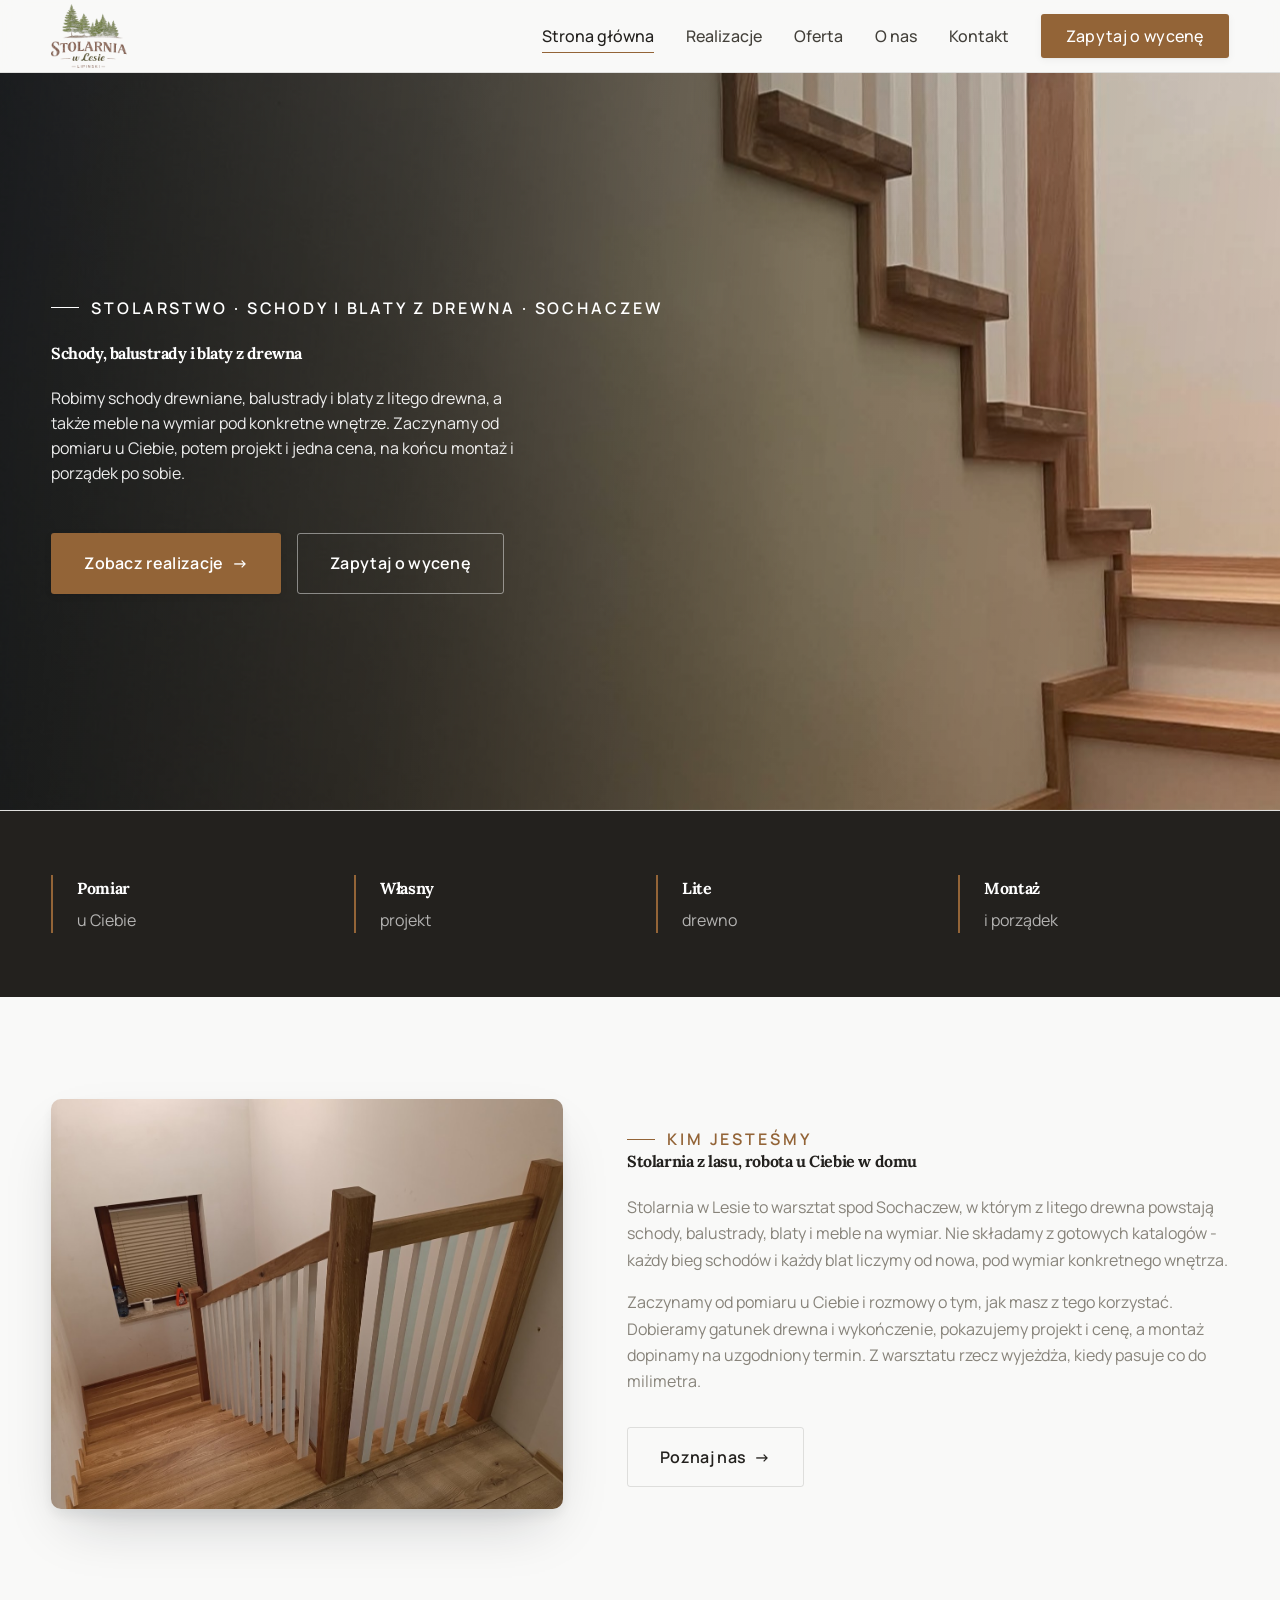
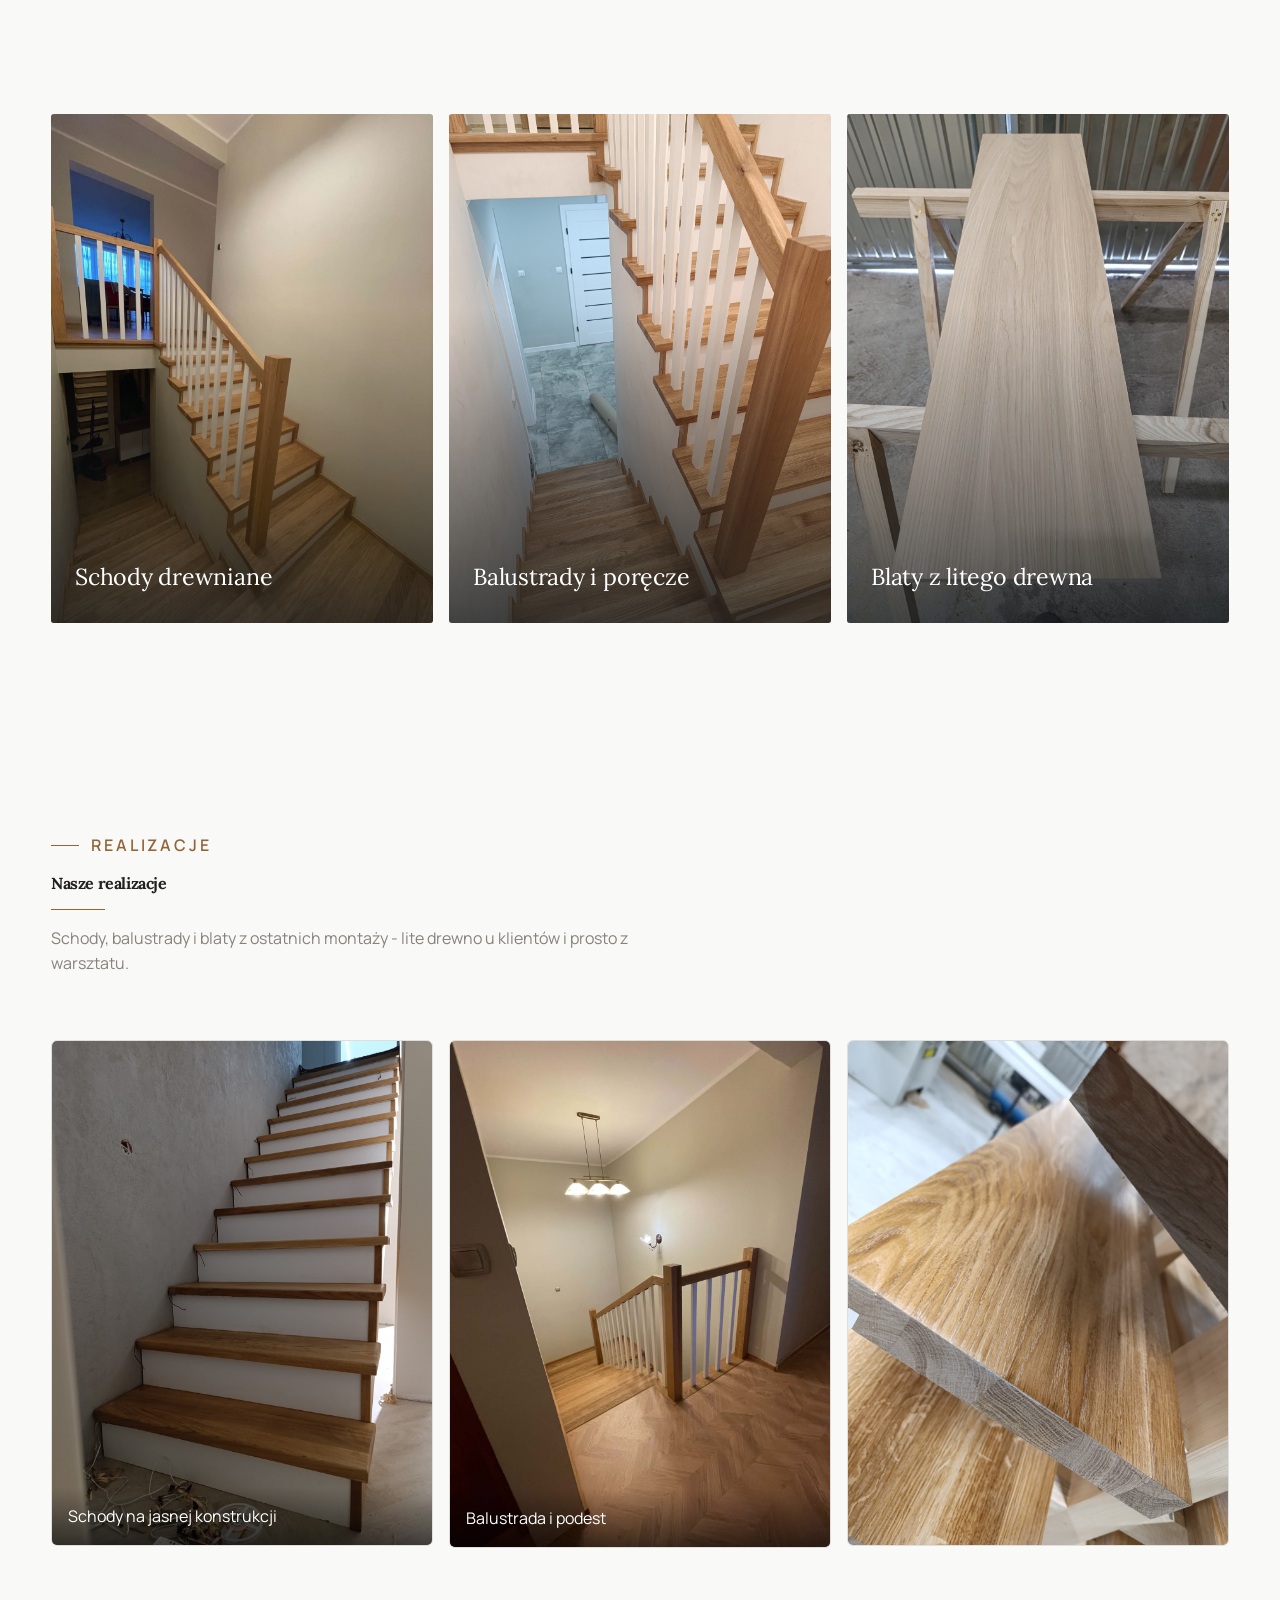
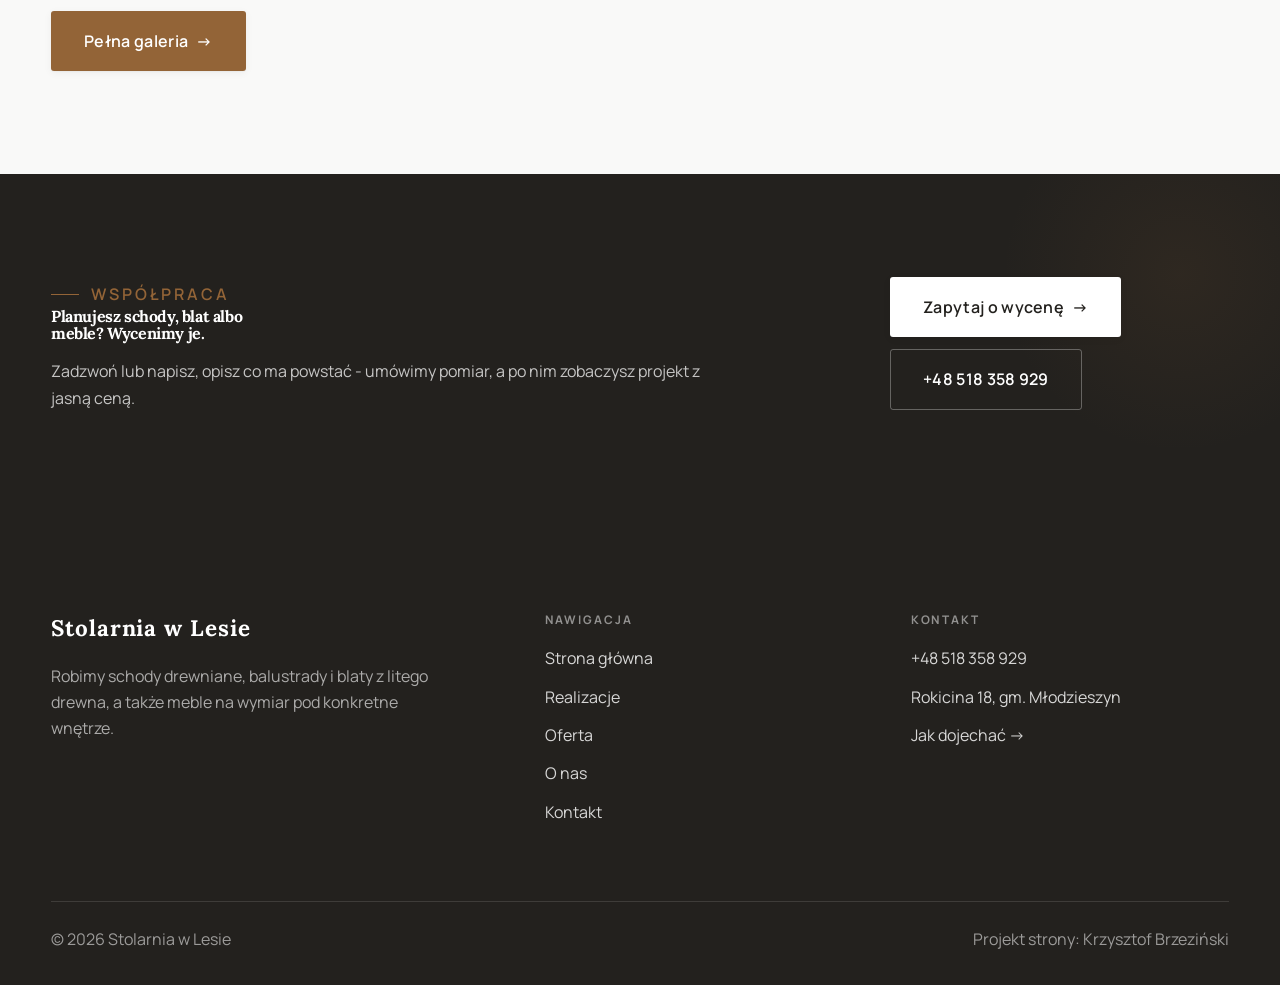
==== index.html @ 7cae258b "Demo: Stolarnia w Lesie (schody i blaty z drewna) - realne zdjęcia + logo z wizytówki Google" ====
<!DOCTYPE html>
<html lang="pl">
<head>
<meta charset="UTF-8">
<meta name="viewport" content="width=device-width, initial-scale=1.0">
<title>Stolarnia w Lesie - Schody i meble z drewna · Sochaczew</title>
<meta name="description" content="Stolarnia w Lesie - schody drewniane, balustrady i blaty z litego drewna oraz meble na wymiar w okolicach Sochaczew. Pomiar u Ciebie, własny projekt i montaż. Zadzwoń i opisz, co ma powstać.">
<link rel="preconnect" href="https://fonts.googleapis.com">
<link rel="preconnect" href="https://fonts.gstatic.com" crossorigin>
<link href="https://fonts.googleapis.com/css2?family=Lora:wght@500;600;700&family=Manrope:wght@400;500;600&display=swap" rel="stylesheet">
<link rel="stylesheet" href="assets/styles.css">
</head>
<body>

<header class="nav">
  <div class="wrap nav-inner">
    <a class="brand brand-has-logo" href="index.html"><img class="brand-logo" src="img/logo.png" alt="Stolarnia w Lesie"></a>
    <nav class="nav-links">
      <a href="index.html" class="active">Strona główna</a>
      <a href="realizacje.html">Realizacje</a>
      <a href="oferta.html">Oferta</a>
      <a href="o-nas.html">O nas</a>
      <a href="kontakt.html">Kontakt</a>
      <a href="kontakt.html" class="btn btn-accent">Zapytaj o wycenę</a>
    </nav>
    <button class="nav-toggle" aria-label="Menu"><span></span><span></span><span></span></button>
  </div>
</header>

<section class="hero-cine">
  <img src="img/hero.jpg" alt="Stolarnia w Lesie - Schody, balustrady i blaty z drewna">
  <div class="wrap">
    <div class="hero-copy">
      <span class="eyebrow">Stolarstwo · schody i blaty z drewna · Sochaczew</span>
      <h1>Schody, balustrady i blaty z drewna</h1>
      <p class="lead">Robimy schody drewniane, balustrady i blaty z litego drewna, a także meble na wymiar pod konkretne wnętrze. Zaczynamy od pomiaru u Ciebie, potem projekt i jedna cena, na końcu montaż i porządek po sobie.</p>
      <div class="hero-actions">
        <a href="realizacje.html" class="btn btn-accent">Zobacz realizacje <span class="arr">→</span></a>
        <a href="kontakt.html" class="btn btn-ghost" style="color:#fff;border-color:rgba(255,255,255,.45)">Zapytaj o wycenę</a>
      </div>
    </div>
  </div>
</section>
<section class="strip" style="padding-block:0">
  <div class="wrap">
    <div class="item reveal"><div class="k">Pomiar</div><div class="v">u Ciebie</div></div>
    <div class="item reveal"><div class="k">Własny</div><div class="v">projekt</div></div>
    <div class="item reveal"><div class="k">Lite</div><div class="v">drewno</div></div>
    <div class="item reveal"><div class="k">Montaż</div><div class="v">i porządek</div></div>
  </div>
</section>
<section>
  <div class="wrap split">
    <div class="split-art reveal"><img src="img/g1.jpg" alt="Stolarnia w Lesie - realizacja" loading="lazy"></div>
    <div class="split-copy reveal">
      <span class="eyebrow">Kim jesteśmy</span>
      <h2>Stolarnia z lasu, robota u Ciebie w domu</h2>
      <p class="muted">Stolarnia w Lesie to warsztat spod Sochaczew, w którym z litego drewna powstają schody, balustrady, blaty i meble na wymiar. Nie składamy z gotowych katalogów - każdy bieg schodów i każdy blat liczymy od nowa, pod wymiar konkretnego wnętrza.</p>
      <p class="muted">Zaczynamy od pomiaru u Ciebie i rozmowy o tym, jak masz z tego korzystać. Dobieramy gatunek drewna i wykończenie, pokazujemy projekt i cenę, a montaż dopinamy na uzgodniony termin. Z warsztatu rzecz wyjeżdża, kiedy pasuje co do milimetra.</p>
      <a href="o-nas.html" class="btn btn-ghost">Poznaj nas <span class="arr">→</span></a>
    </div>
  </div>
</section>
<section class="gateways-band">
  <div class="wrap">
    <div class="gateways">
      <a href="oferta.html" class="gateway reveal"><img src="img/g2.jpg" alt="Schody drewniane" loading="lazy"><span class="g-ttl">Schody drewniane</span></a>
      <a href="oferta.html" class="gateway reveal"><img src="img/g3.jpg" alt="Balustrady i poręcze" loading="lazy"><span class="g-ttl">Balustrady i poręcze</span></a>
      <a href="oferta.html" class="gateway reveal"><img src="img/g4.jpg" alt="Blaty z litego drewna" loading="lazy"><span class="g-ttl">Blaty z litego drewna</span></a>
    </div>
  </div>
</section>
<section>
  <div class="wrap">
    <div class="head reveal">
      <span class="eyebrow">Realizacje</span>
      <h2>Nasze realizacje</h2>
      <p>Schody, balustrady i blaty z ostatnich montaży - lite drewno u klientów i prosto z warsztatu.</p>
    </div>
    <div class="gallery-masonry">
      <figure class="m-tile reveal"><img src="img/g5.jpg" alt="Schody na jasnej konstrukcji" loading="lazy"><div class="cap">Schody na jasnej konstrukcji</div></figure>
      <figure class="m-tile reveal"><img src="img/g6.jpg" alt="Balustrada i podest" loading="lazy"><div class="cap">Balustrada i podest</div></figure>
      <figure class="m-tile reveal"><img src="img/about.jpg" alt="Stolarnia w Lesie" loading="lazy"></figure>
    </div>
    <div style="margin-top:var(--space-7)" class="reveal"><a href="realizacje.html" class="btn btn-accent">Pełna galeria <span class="arr">→</span></a></div>
  </div>
</section>
<section class="cta">
  <div class="wrap">
    <div class="reveal">
      <span class="eyebrow">Współpraca</span>
      <h2>Planujesz schody, blat albo meble? Wycenimy je.</h2>
      <p>Zadzwoń lub napisz, opisz co ma powstać - umówimy pomiar, a po nim zobaczysz projekt z jasną ceną.</p>
    </div>
    <div class="cta-actions reveal">
      <a href="kontakt.html" class="btn btn-light">Zapytaj o wycenę <span class="arr">→</span></a>
      <a href="tel:+48518358929" class="btn btn-ghost" style="color:#fff;border-color:rgba(255,255,255,.3)">+48 518 358 929</a>
    </div>
  </div>
</section>

<footer>
  <div class="wrap">
    <div class="foot-grid">
      <div class="foot-brand">
        <div class="name">Stolarnia w Lesie</div>
        <p>Robimy schody drewniane, balustrady i blaty z litego drewna, a także meble na wymiar pod konkretne wnętrze.</p>
      </div>
      <div class="foot-col">
        <h4>Nawigacja</h4>
        <a href="index.html">Strona główna</a>
        <a href="realizacje.html">Realizacje</a>
        <a href="oferta.html">Oferta</a>
        <a href="o-nas.html">O nas</a>
        <a href="kontakt.html">Kontakt</a>
      </div>
      <div class="foot-col">
        <h4>Kontakt</h4>
        <a href="tel:+48518358929">+48 518 358 929</a>
        <p>Rokicina 18, gm. Młodzieszyn</p>
        <a href="https://maps.google.com/?cid=9278666381955128504&g_mp=CiVnb29nbGUubWFwcy5wbGFjZXMudjEuUGxhY2VzLkdldFBsYWNlEAIYBCAA" target="_blank" rel="noopener">Jak dojechać →</a>
      </div>
    </div>
    <div class="foot-bot">
      <span>© 2026 Stolarnia w Lesie</span>
      <span>Projekt strony: Krzysztof Brzeziński</span>
    </div>
  </div>
</footer>


<script src="assets/main.js"></script>
</body>
</html>
---- assets/styles.css ----
/* ============================================================
   STOLBASZ — premium, architektoniczny B2B fit-out
   Jasna paleta, zero brązu. System wg premium-web-craft.
   Projekt strony: Krzysztof Brzeziński
   ============================================================ */

:root{
  /* PALETA — jasna, architektoniczna, chłodna */
  --paper:#F3F1EC;          /* główne tło */
  --paper-2:#E6E3DB;        /* sekcje alternatywne (chłodny jasny szary) */
  --paper-3:#E6E3DB;        /* delikatne wypełnienia */
  --ink:#23211E;            /* tekst główny — chłodny grafit */
  --ink-soft:#43403A;       /* nagłówki drugorzędne */
  --muted:#87837A;          /* tekst poboczny */
  --line:rgba(35,33,30,.12);/* hairline */
  --accent:#8A6B3C;         /* stonowany petrol-slate — jedyny akcent */
  --accent-d:#6E5430;
  --accent-soft:rgba(138,107,60,.10);
  --dark:#23211E;           /* sekcje ciemne (stopka/CTA) */

  /* ODSTĘPY — skala 4/8 */
  --space-1:4px; --space-2:8px; --space-3:12px; --space-4:16px; --space-5:24px;
  --space-6:32px; --space-7:48px; --space-8:64px; --space-9:96px; --space-10:128px;

  /* TYPOGRAFIA — fluid clamp() */
  --text-sm:clamp(.82rem,.8rem+.1vw,.9rem);
  --text-base:clamp(1rem,.97rem+.15vw,1.1rem);
  --text-lg:clamp(1.12rem,1.05rem+.3vw,1.3rem);
  --text-h3:clamp(1.2rem,1.1rem+.5vw,1.5rem);
  --text-h2:clamp(1.9rem,1.5rem+1.9vw,2.8rem);
  --text-h1:clamp(2.6rem,1.9rem+3.6vw,4.6rem);

  /* PROMIENIE — architektoniczne, raczej ostre */
  --r-sm:3px; --r-md:6px; --r-lg:10px;

  /* RUCH */
  --ease:cubic-bezier(.25,.46,.45,.94); --dur:.24s;

  /* CIENIE — miękkie, warstwowe */
  --sh-sm:0 1px 2px rgba(16,24,32,.04), 0 2px 8px rgba(16,24,32,.05);
  --sh-md:0 2px 6px rgba(16,24,32,.05), 0 12px 28px -8px rgba(16,24,32,.12);
  --sh-lg:0 6px 14px rgba(16,24,32,.07), 0 26px 56px -18px rgba(16,24,32,.22);

  --hairline:1px solid var(--line);

  --font-display:'Lora',serif;
  --font-body:'Manrope',sans-serif;
}

*{box-sizing:border-box;margin:0;padding:0}
html{scroll-behavior:smooth}
body{
  font-family:var(--font-body);
  font-size:var(--text-base);
  line-height:1.65;
  color:var(--ink);
  background:var(--paper);
  -webkit-font-smoothing:antialiased;
  text-rendering:optimizeLegibility;
}
img{max-width:100%;display:block}
a{color:inherit;text-decoration:none}

.wrap{width:min(92%,1180px);margin-inline:auto}
section{padding-block:clamp(52px,6.5vw,96px)}

h1,h2,h3{font-family:var(--font-display);font-weight:700;line-height:1.08;letter-spacing:-.02em;color:var(--ink)}
h1{font-size:var(--text-h1);letter-spacing:-.035em}
h2{font-size:var(--text-h2);letter-spacing:-.025em}
h3{font-size:var(--text-h3)}
p{max-width:65ch}

.eyebrow{
  font-family:var(--font-body);
  font-size:var(--text-sm);
  font-weight:600;
  letter-spacing:.18em;
  text-transform:uppercase;
  color:var(--accent);
  display:inline-flex;align-items:center;gap:var(--space-3);
}
.eyebrow::before{content:"";width:28px;height:1px;background:var(--accent);display:inline-block}

.muted{color:var(--muted)}
.lead{font-size:var(--text-lg);line-height:1.55;color:var(--ink-soft);max-width:50ch}

/* ---------- BUTTONS ---------- */
.btn{
  display:inline-flex;align-items:center;gap:var(--space-2);
  font-weight:600;font-size:var(--text-sm);letter-spacing:.02em;
  padding:var(--space-4) var(--space-6);
  border-radius:var(--r-sm);
  transition:transform var(--dur) var(--ease),box-shadow var(--dur) var(--ease),background var(--dur) var(--ease);
  cursor:pointer;border:1px solid transparent;
}
.btn-accent{background:var(--accent);color:#fff;box-shadow:var(--sh-sm)}
.btn-accent:hover{background:var(--accent-d);transform:translateY(-2px);box-shadow:var(--sh-md)}
.btn-accent:active{transform:translateY(0);box-shadow:var(--sh-sm)}
.btn-ghost{background:transparent;color:var(--ink);border-color:var(--line)}
.btn-ghost:hover{border-color:var(--accent);color:var(--accent);transform:translateY(-2px)}
.btn-light{background:#fff;color:var(--ink);box-shadow:var(--sh-sm)}
.btn-light:hover{transform:translateY(-2px);box-shadow:var(--sh-md)}
.btn .arr{transition:transform var(--dur) var(--ease)}
.btn:hover .arr{transform:translateX(4px)}

/* ---------- NAV ---------- */
.nav{
  position:sticky;top:0;z-index:50;
  background:color-mix(in srgb,var(--paper) 88%,transparent);
  backdrop-filter:saturate(140%) blur(10px);
  border-bottom:var(--hairline);
}
.nav-inner{display:flex;align-items:center;justify-content:space-between;height:72px}
.brand{display:flex;flex-direction:column;line-height:1}
.brand .name{font-family:var(--font-display);font-weight:800;font-size:1.35rem;letter-spacing:.04em}
.brand .sub{font-size:.62rem;letter-spacing:.34em;text-transform:uppercase;color:var(--muted);margin-top:5px}
.nav-links{display:flex;align-items:center;gap:var(--space-6)}
.nav-links a{font-size:var(--text-sm);font-weight:500;color:var(--ink-soft);position:relative;padding-block:4px;transition:color var(--dur) var(--ease)}
.nav-links a::after{content:"";position:absolute;left:0;bottom:0;width:0;height:1.5px;background:var(--accent);transition:width var(--dur) var(--ease)}
.nav-links a:hover,.nav-links a.active{color:var(--ink)}
.nav-links a:hover::after,.nav-links a.active::after{width:100%}
.nav-links .btn{padding:var(--space-2) var(--space-5)}
/* przyciski w nav: właściwy kolor (przebij .nav-links a) + bez podkreślenia */
.nav-links a.btn-accent{color:#fff}
.nav-links a.btn-ghost,.nav-links a.btn-light{color:var(--ink)}
.nav-links a.btn::after{display:none}
.nav-toggle{display:none;background:none;border:none;cursor:pointer;flex-direction:column;gap:5px;padding:8px}
.nav-toggle span{width:24px;height:2px;background:var(--ink);transition:var(--dur)}

/* ---------- HERO (split) ---------- */
.hero{position:relative;overflow:hidden;border-bottom:var(--hairline)}
.hero-grid{display:grid;grid-template-columns:1.05fr .95fr;gap:clamp(24px,4vw,60px);align-items:center;
  padding-block:clamp(36px,4.5vw,64px)}
.hero-copy .eyebrow{margin-bottom:var(--space-5)}
.hero-copy h1{margin-bottom:var(--space-5)}
.hero-copy .lead{margin-bottom:var(--space-7)}
.hero-actions{display:flex;flex-wrap:wrap;gap:var(--space-4)}
.hero-art{position:relative;aspect-ratio:4/3;border-radius:var(--r-lg);overflow:hidden;box-shadow:var(--sh-lg)}
.hero-art img{width:100%;height:100%;object-fit:cover}
.hero-art::after{content:"";position:absolute;inset:0;background:linear-gradient(180deg,transparent 55%,rgba(18,24,28,.28))}
.hero-badge{position:absolute;left:var(--space-5);bottom:var(--space-5);z-index:2;
  background:rgba(252,252,251,.94);backdrop-filter:blur(4px);
  border-radius:var(--r-md);padding:var(--space-4) var(--space-5);box-shadow:var(--sh-md);max-width:78%}
.hero-badge strong{display:block;font-family:var(--font-display);font-size:1rem;letter-spacing:-.01em}
.hero-badge span{font-size:var(--text-sm);color:var(--muted)}

/* ---------- HERO duży / kinowy (strona główna) ---------- */
.hero-cine{position:relative;min-height:clamp(560px,82vh,840px);min-height:clamp(560px,82svh,840px);display:flex;align-items:center;overflow:hidden;border-bottom:var(--hairline)}
.hero-cine>img{position:absolute;inset:0;width:100%;height:100%;object-fit:cover;z-index:0}
.hero-cine::after{content:"";position:absolute;inset:0;z-index:1;
  background:linear-gradient(95deg,rgba(13,18,23,.86) 0%,rgba(13,18,23,.64) 32%,rgba(13,18,23,.24) 62%,rgba(13,18,23,.04) 100%)}
.hero-cine .wrap{position:relative;z-index:2;padding-block:var(--space-8)}
.hero-cine .hero-copy{max-width:660px}
.hero-cine .eyebrow{color:#fff;margin-bottom:var(--space-5)}
.hero-cine .eyebrow::before{background:#fff}
.hero-cine h1{color:#fff;margin-bottom:var(--space-5);font-size:clamp(2.9rem,2rem+4.4vw,5.2rem)}
.hero-cine .lead{color:rgba(255,255,255,.92);max-width:48ch;margin-bottom:var(--space-7)}
.hero-cine .hero-actions{display:flex;flex-wrap:wrap;gap:var(--space-4)}
@media(max-width:680px){
  .hero-cine{min-height:clamp(520px,76vh,640px);min-height:clamp(520px,76svh,640px);align-items:flex-end}
  .hero-cine::after{background:linear-gradient(0deg,rgba(13,18,23,.9) 6%,rgba(13,18,23,.45) 55%,rgba(13,18,23,.25) 100%)}
  .hero-cine .wrap{padding-bottom:var(--space-9)}
}

/* full-bleed hero variant (podstrony) */
.pagehead{position:relative;min-height:46vh;min-height:46svh;display:flex;align-items:flex-end;overflow:hidden;border-bottom:var(--hairline)}
.pagehead img{position:absolute;inset:0;width:100%;height:100%;object-fit:cover}
.pagehead::after{content:"";position:absolute;inset:0;background:linear-gradient(180deg,rgba(18,24,28,.25),rgba(18,24,28,.62))}
.pagehead .wrap{position:relative;z-index:2;padding-block:var(--space-9);color:#fff}
.pagehead h1{color:#fff;max-width:18ch}
.pagehead .eyebrow{color:#fff}
.pagehead .eyebrow::before{background:#fff}
.pagehead p{color:rgba(255,255,255,.86);margin-top:var(--space-4);max-width:54ch}

/* ---------- STRIP (pasek skrótów / liczby) ---------- */
.strip{background:var(--dark);color:#fff}
.strip .wrap{display:grid;grid-template-columns:repeat(4,1fr);gap:var(--space-6);padding-block:var(--space-8)}
.strip .item .k{font-family:var(--font-display);font-size:clamp(1.6rem,1.2rem+1.4vw,2.4rem);font-weight:800;letter-spacing:-.02em;color:#fff}
.strip .item .v{font-size:var(--text-sm);color:rgba(255,255,255,.66);margin-top:var(--space-2);line-height:1.45}
.strip .item{border-left:2px solid var(--accent);padding-left:var(--space-5)}

/* ---------- SECTION HEAD ---------- */
.head{max-width:48rem;margin-bottom:var(--space-8)}
.head.center{margin-inline:auto;text-align:center}
.head .eyebrow{margin-bottom:var(--space-4)}
.head h2{margin-bottom:var(--space-4)}
.head p{color:var(--muted);font-size:var(--text-lg);line-height:1.55}
.head.center p{margin-inline:auto}

/* ---------- INTRO SPLIT ---------- */
.split{display:grid;grid-template-columns:.92fr 1.08fr;gap:clamp(28px,5vw,80px);align-items:center}
.split.rev{grid-template-columns:1.08fr .92fr}
.split.rev .split-art{order:-1}
.split-art{position:relative;aspect-ratio:5/4;border-radius:var(--r-lg);overflow:hidden;box-shadow:var(--sh-lg)}
.split-art img{width:100%;height:100%;object-fit:cover}
.split-copy h2{margin-bottom:var(--space-5)}
.split-copy p+p{margin-top:var(--space-4)}
.split-copy .btn{margin-top:var(--space-6)}

/* ---------- SERVICES (zakres) ---------- */
.svc-grid{display:grid;grid-template-columns:repeat(auto-fit,minmax(280px,1fr));gap:var(--space-5)}
.svc{background:#fff;border:var(--hairline);border-radius:var(--r-md);padding:var(--space-7) var(--space-6);
  transition:transform var(--dur) var(--ease),box-shadow var(--dur) var(--ease),border-color var(--dur) var(--ease);
  position:relative;overflow:hidden}
.svc::before{content:"";position:absolute;left:0;top:0;width:3px;height:0;background:var(--accent);transition:height var(--dur) var(--ease)}
.svc:hover{transform:translateY(-4px);box-shadow:var(--sh-md);border-color:transparent}
.svc:hover::before{height:100%}
.svc .ic{font-family:var(--font-display);font-size:.8rem;font-weight:700;letter-spacing:.12em;color:var(--accent);margin-bottom:var(--space-4)}
.svc h3{margin-bottom:var(--space-3);font-size:1.22rem}
.svc p{color:var(--muted);font-size:var(--text-base);line-height:1.6}

/* big detailed service rows */
.svc-row{display:grid;grid-template-columns:.8fr 1.2fr;gap:clamp(20px,4vw,60px);align-items:center;padding-block:var(--space-8)}
.svc-row+.svc-row{border-top:var(--hairline)}
.svc-row.rev{grid-template-columns:1.2fr .8fr}
.svc-row.rev .svc-row-art{order:-1}
.svc-row-art{aspect-ratio:4/3;border-radius:var(--r-md);overflow:hidden;box-shadow:var(--sh-md)}
.svc-row-art img{width:100%;height:100%;object-fit:cover}
.svc-row h3{font-size:1.5rem;margin-bottom:var(--space-4)}
.svc-row .num{font-family:var(--font-display);font-size:.85rem;font-weight:700;letter-spacing:.14em;color:var(--accent);display:block;margin-bottom:var(--space-3)}
.svc-row ul{list-style:none;margin-top:var(--space-4);display:flex;flex-direction:column;gap:var(--space-2)}
.svc-row li{position:relative;padding-left:var(--space-5);color:var(--muted);font-size:var(--text-base)}
.svc-row li::before{content:"";position:absolute;left:0;top:.62em;width:8px;height:1px;background:var(--accent)}

/* ---------- GALLERY (realizacje) ---------- */
.gallery{display:grid;grid-template-columns:repeat(12,1fr);gap:var(--space-4);grid-auto-rows:200px}
/* GALERIA MASONRY — pionowe zdjęcia (portrety beauty/wellness) bez przycinania: kolumny, height auto */
.gallery-masonry{column-count:3;column-gap:var(--space-4)}
@media(max-width:900px){.gallery-masonry{column-count:2}}
@media(max-width:560px){.gallery-masonry{column-count:1}}
.gallery-masonry .m-tile{break-inside:avoid;margin:0 0 var(--space-4);padding:0;position:relative;overflow:hidden;border-radius:var(--r-md);border:1px solid var(--line)}
.gallery-masonry .m-tile img{width:100%;height:auto;display:block}
.gallery-masonry .m-tile .cap{position:absolute;left:0;right:0;bottom:0;padding:var(--space-4);color:#fff;background:linear-gradient(0deg,rgba(0,0,0,.55),transparent);font-size:var(--text-sm)}
.gallery-masonry .m-tile .cap small{display:block;font-weight:400;opacity:.78;letter-spacing:.04em;text-transform:uppercase;font-size:.66rem;margin-top:3px}
.tile{position:relative;overflow:hidden;border-radius:var(--r-md);box-shadow:var(--sh-sm);
  transition:transform var(--dur) var(--ease),box-shadow var(--dur) var(--ease)}
.tile img{width:100%;height:100%;object-fit:cover;transition:transform .6s var(--ease)}
.tile:hover{box-shadow:var(--sh-md)}
.tile:hover img{transform:scale(1.05)}
.tile .cap{position:absolute;left:0;right:0;bottom:0;padding:var(--space-5) var(--space-4) var(--space-4);
  background:linear-gradient(transparent,rgba(18,24,28,.78));color:#fff;
  font-size:var(--text-sm);font-weight:600;letter-spacing:.01em;
  opacity:0;transform:translateY(8px);transition:var(--dur) var(--ease)}
.tile:hover .cap{opacity:1;transform:translateY(0)}
.tile .cap small{display:block;font-weight:400;opacity:.78;letter-spacing:.04em;text-transform:uppercase;font-size:.66rem;margin-top:3px}
/* bento spans */
.t-wide{grid-column:span 6}
.t-tall{grid-column:span 6;grid-row:span 2}
.t-std{grid-column:span 6}
.t-third{grid-column:span 4}
.t-two3{grid-column:span 8}

/* ---------- TRUST / WIARYGODNOŚĆ ---------- */
.trust{background:var(--paper-2)}
.trust-grid{display:grid;grid-template-columns:repeat(auto-fit,minmax(240px,1fr));gap:var(--space-5);margin-top:var(--space-7)}
.trust-card{background:#fff;border-radius:var(--r-md);padding:var(--space-7) var(--space-6);box-shadow:var(--sh-sm);border-top:3px solid var(--accent)}
.trust-card .big{font-family:var(--font-display);font-size:clamp(1.8rem,1.3rem+1.6vw,2.6rem);font-weight:800;letter-spacing:-.02em;color:var(--ink);line-height:1}
.trust-card h3{font-size:1.12rem;margin:var(--space-3) 0 var(--space-2)}
.trust-card p{color:var(--muted);font-size:var(--text-base);line-height:1.55}

/* ---------- CTA band ---------- */
.cta{background:var(--dark);color:#fff;position:relative;overflow:hidden}
.cta .wrap{display:grid;grid-template-columns:1.4fr .6fr;gap:var(--space-7);align-items:center;position:relative;z-index:2}
.cta h2{color:#fff;max-width:20ch}
.cta p{color:rgba(255,255,255,.74);margin-top:var(--space-4)}
.cta-actions{display:flex;flex-direction:column;gap:var(--space-3);align-items:flex-start}
.cta::before{content:"";position:absolute;right:-80px;top:-80px;width:360px;height:360px;border-radius:50%;
  background:radial-gradient(circle,var(--accent-soft),transparent 70%)}

/* ---------- CONTACT ---------- */
.contact-grid{display:grid;grid-template-columns:.85fr 1.15fr;gap:clamp(28px,4vw,56px);align-items:start}
.info-list{display:flex;flex-direction:column;gap:var(--space-2)}
.info-row{display:flex;gap:var(--space-4);align-items:flex-start;padding-block:var(--space-4);border-bottom:var(--hairline)}
.info-row .ic{flex:none;width:42px;height:42px;display:grid;place-items:center;border-radius:50%;
  background:var(--accent-soft);color:var(--accent);font-size:1.05rem}
.info-row .lbl{font-size:.72rem;letter-spacing:.14em;text-transform:uppercase;color:var(--muted)}
.info-row .val{font-weight:600;font-size:var(--text-base);margin-top:2px}
.info-row a.val:hover{color:var(--accent)}
.map{border:none;border-radius:var(--r-lg);box-shadow:var(--sh-md);width:100%;height:100%;min-height:380px;filter:grayscale(.2) contrast(1.02)}
.form{background:#fff;border:var(--hairline);border-radius:var(--r-lg);padding:clamp(24px,3vw,40px);box-shadow:var(--sh-sm)}
.form .fld{margin-bottom:var(--space-5)}
.form label{display:block;font-size:var(--text-sm);font-weight:600;margin-bottom:var(--space-2)}
.form input,.form textarea{width:100%;font-family:inherit;font-size:var(--text-base);color:var(--ink);
  padding:var(--space-4);border:var(--hairline);border-radius:var(--r-sm);background:var(--paper);transition:border-color var(--dur)}
.form input:focus,.form textarea:focus{outline:none;border-color:var(--accent);background:#fff}
.form textarea{resize:vertical;min-height:120px}
.form .note{font-size:var(--text-sm);color:var(--muted);margin-top:var(--space-3)}

/* ---------- FOOTER ---------- */
footer{background:var(--dark);color:#fff;padding-block:var(--space-9) var(--space-6)}
.foot-grid{display:grid;grid-template-columns:1.4fr 1fr 1fr;gap:var(--space-7);margin-bottom:var(--space-8)}
.foot-brand .name{font-family:var(--font-display);font-weight:800;font-size:1.4rem;letter-spacing:.04em}
.foot-brand p{color:rgba(255,255,255,.62);margin-top:var(--space-4);font-size:var(--text-base);max-width:38ch}
.foot-col h4{font-size:.74rem;letter-spacing:.16em;text-transform:uppercase;color:rgba(255,255,255,.5);margin-bottom:var(--space-4)}
.foot-col a,.foot-col p{display:block;color:rgba(255,255,255,.82);font-size:var(--text-base);margin-bottom:var(--space-3)}
.foot-col a:hover{color:#fff}
.foot-bot{border-top:1px solid rgba(255,255,255,.12);padding-top:var(--space-5);display:flex;justify-content:space-between;flex-wrap:wrap;gap:var(--space-3);
  font-size:var(--text-sm);color:rgba(255,255,255,.55)}
.foot-bot a:hover{color:#fff}

/* ---------- REVEAL ---------- */
.reveal{opacity:0;transform:translateY(22px);transition:opacity .6s var(--ease),transform .6s var(--ease)}
.reveal.in{opacity:1;transform:none}

/* ---------- RESPONSIVE ---------- */
@media(max-width:920px){
  .hero-grid,.split,.split.rev,.svc-row,.svc-row.rev,.cta .wrap,.contact-grid,.foot-grid{grid-template-columns:1fr}
  .split.rev .split-art,.svc-row.rev .svc-row-art{order:0}
  .hero-art{aspect-ratio:16/10;max-height:420px}
  .strip .wrap{grid-template-columns:repeat(2,1fr);gap:var(--space-7)}
  .gallery{grid-auto-rows:180px}
  .t-wide,.t-tall,.t-std,.t-third,.t-two3{grid-column:span 6}
  .t-tall{grid-row:span 1}
  .cta-actions{flex-direction:row;flex-wrap:wrap}
  .foot-grid{gap:var(--space-6)}
}
@media(max-width:680px){
  .nav-links{position:fixed;inset:72px 0 auto 0;background:var(--paper);flex-direction:column;align-items:stretch;
    gap:0;padding:var(--space-4) 6%;border-bottom:var(--hairline);box-shadow:var(--sh-md);
    transform:translateY(-120%);transition:transform var(--dur) var(--ease)}
  .nav-links.open{transform:translateY(0)}
  .nav-links a{padding-block:var(--space-4);border-bottom:var(--hairline)}
  .nav-links .btn{margin-top:var(--space-3);justify-content:center}
  .nav-toggle{display:flex}
  .strip .wrap{grid-template-columns:1fr}
  .gallery{grid-template-columns:repeat(6,1fr)}
  .foot-grid{grid-template-columns:1fr}
}
@media(prefers-reduced-motion:reduce){
  *{animation-duration:.01ms!important;transition:none!important}
  .reveal{opacity:1!important;transform:none!important}
  html{scroll-behavior:auto}
}

/* ============================================================
   PREMIUM LAYER — destylat deep-researchu branż (anty-AI, spokój).
   Zmienne STOLBASZ (--accent/--ink/--paper/--line/--dark). Ruch ledwo
   zauważalny, krzywa cubic-bezier(.16,.84,.44,1); prefers-reduced-motion
   pokryte blanketem wyżej. Karty hairline zamiast cieni = #1 sygnał „nie-AI".
   ============================================================ */

/* więcej oddechu między sekcjami (liderzy: 110-130px) */
section{padding-block:clamp(64px,8vw,128px)}

/* 1) Aksamitny reveal — dłuższa, miękka krzywa zamiast „skoku" */
.reveal{transition:opacity .9s cubic-bezier(.16,.84,.44,1),transform .9s cubic-bezier(.16,.84,.44,1);will-change:opacity,transform}
/* stagger TYLKO w galerii (tam pozycja = porządek dzieci) */
.gallery .reveal:nth-child(2){transition-delay:.07s}
.gallery .reveal:nth-child(3){transition-delay:.14s}
.gallery .reveal:nth-child(4){transition-delay:.21s}
.gallery .reveal:nth-child(5){transition-delay:.28s}
.gallery .reveal:nth-child(6){transition-delay:.35s}

/* 2) Hero STATYCZNY na .hero-cine — Ken Burns CAŁKIEM WYŁĄCZONY 26.06 (3. zgłoszenie Szymona).
   GENEZA: animowanie scale na <img> hero z teksturami (cegły/framugi) re-samplinguje obraz
   klatka po klatce → na części ekranów drobne drganie/shimmer = „heroshot się trzęsie".
   translateY usunięto wcześniej, scale-only + will-change/GPU NIE wystarczyły do GWARANCJI gładkości.
   Krzysztof zażądał pewności („make sure, że błąd się nie pojawi") > efekt. Zero animacji = 0% drgania.
   Delikatny zoom zostaje TYLKO w pełnoekranowych hero gastro/studio (hg-bg/hs-bg — tło, inny
   mechanizm, chwalone, nigdy nie zgłaszane). NIE wracać do KB na .hero-cine bez realnego testu
   na sprzęcie klienta — to ryzyko regresji „trzęsienia”. */
/* BEZPIECZNY "wow" na hero = jednorazowy FADE-IN (opacity), nie zoom.
   opacity nie dotyka bitmapy → gładkie na KAŻDYM zdjęciu/ekranie/GPU, zero ryzyka migotania.
   Geometryczny ruch (scale/translate) na .hero-cine jest ZAKAZANY (bramka pilnuje). */
@keyframes heroFade{from{opacity:0}to{opacity:1}}
.hero-cine>img{transform:none;animation:heroFade 1.1s ease-out both}

/* 3) Akcentowy hairline pod nagłówkiem sekcji, który „rysuje się" przy wejściu */
.head h2{position:relative;padding-bottom:18px}
.head h2::after{content:"";position:absolute;left:0;bottom:0;height:1px;width:0;background:var(--accent);transition:width 1s cubic-bezier(.16,.84,.44,1) .15s}
.head.center h2::after{left:50%;transform:translateX(-50%)}
.head.reveal.in h2::after,.head.center.reveal.in h2::after{width:54px}

/* 4) Karty HAIRLINE zamiast cieni/zaokrągleń (najmocniejszy anty-AI detal) */
.svc{background:transparent;border:1px solid var(--line);border-radius:var(--r-sm);box-shadow:none}
.svc:hover{box-shadow:none;border-color:var(--accent);transform:translateY(-3px)}
.trust-card{background:transparent;box-shadow:none;border:1px solid var(--line);border-top:2px solid var(--accent);border-radius:var(--r-sm)}
.tile{box-shadow:none;border-radius:var(--r-sm)}
.tile:hover{box-shadow:none}

/* 5) Sticky-nav kondensuje się po przewinięciu (sygnał dopracowania) */
.nav{transition:box-shadow .4s ease,background .4s ease}
.nav.is-stuck{box-shadow:0 1px 0 var(--line),0 14px 30px -24px rgba(0,0,0,.45)}
.nav-inner{transition:height .35s var(--ease)}
.nav.is-stuck .nav-inner{height:60px}

/* 6) MANIFESTO — pełnoekranowy cytat-bohater (zastępuje generyczne „Dlaczego my") */
.manifesto{background:var(--paper-2);text-align:center}
.manifesto .wrap{max-width:60rem}
.manifesto p{font-family:var(--font-display);font-style:italic;font-size:clamp(1.6rem,1rem+2.4vw,2.8rem);line-height:1.32;color:var(--ink-soft);margin-inline:auto;max-width:26ch;position:relative;padding-top:var(--space-8)}
.manifesto p::before{content:"";position:absolute;top:0;left:50%;transform:translateX(-50%);width:54px;height:1px;background:var(--accent)}
.manifesto p span{color:var(--accent);font-style:italic}

/* 7) GATEWAYS — 3 duże bramy-zdjęcia (zamiast paska menu usług) */
.gateways{display:grid;grid-template-columns:repeat(3,1fr);gap:var(--space-4)}
.gateway{position:relative;aspect-ratio:3/4;overflow:hidden;border-radius:var(--r-sm);display:block}
.gateway img{width:100%;height:100%;object-fit:cover;transition:transform .8s var(--ease),filter .5s var(--ease)}
.gateway::after{content:"";position:absolute;inset:0;background:linear-gradient(180deg,transparent 38%,rgba(18,24,28,.74))}
.gateway:hover img{transform:scale(1.05);filter:brightness(1.05)}
.gateway .g-ttl{position:absolute;left:0;right:0;bottom:0;z-index:2;padding:var(--space-6) var(--space-5);color:#fff;font-family:var(--font-display);font-size:1.45rem;letter-spacing:-.01em;line-height:1.15}
.gateway .g-ttl small{display:block;font-family:var(--font-body);font-size:var(--text-sm);font-weight:400;opacity:.82;letter-spacing:.03em;margin-top:5px}
@media(max-width:760px){.gateways{grid-template-columns:1fr}.gateway{aspect-ratio:16/10}}

/* 8) LOGO klienta w nagłówku (gdy podane --logo) */
/* 52px domyślnie (feedback Bartka 06.07.2026: 40px ginęło, uwaga padła 3x; ~56px sprawdzone na żywym demie anna-borowiec-makeup) */
.brand-logo{height:64px;width:auto;max-width:300px;object-fit:contain;display:block}
.nav.is-stuck .brand-logo{height:52px}
@media(max-width:680px){.brand-logo{height:46px;max-width:210px}}

/* === auto-paleta ze zdjęć klienta (dopasowanie do estetyki socials) === */
:root{--accent:#936437;--accent-d:#714B25;--accent-soft:rgba(147,100,55,0.10);--paper:#F9F9F8;--paper-2:#EFEEED;--paper-3:#E8E7E5;}
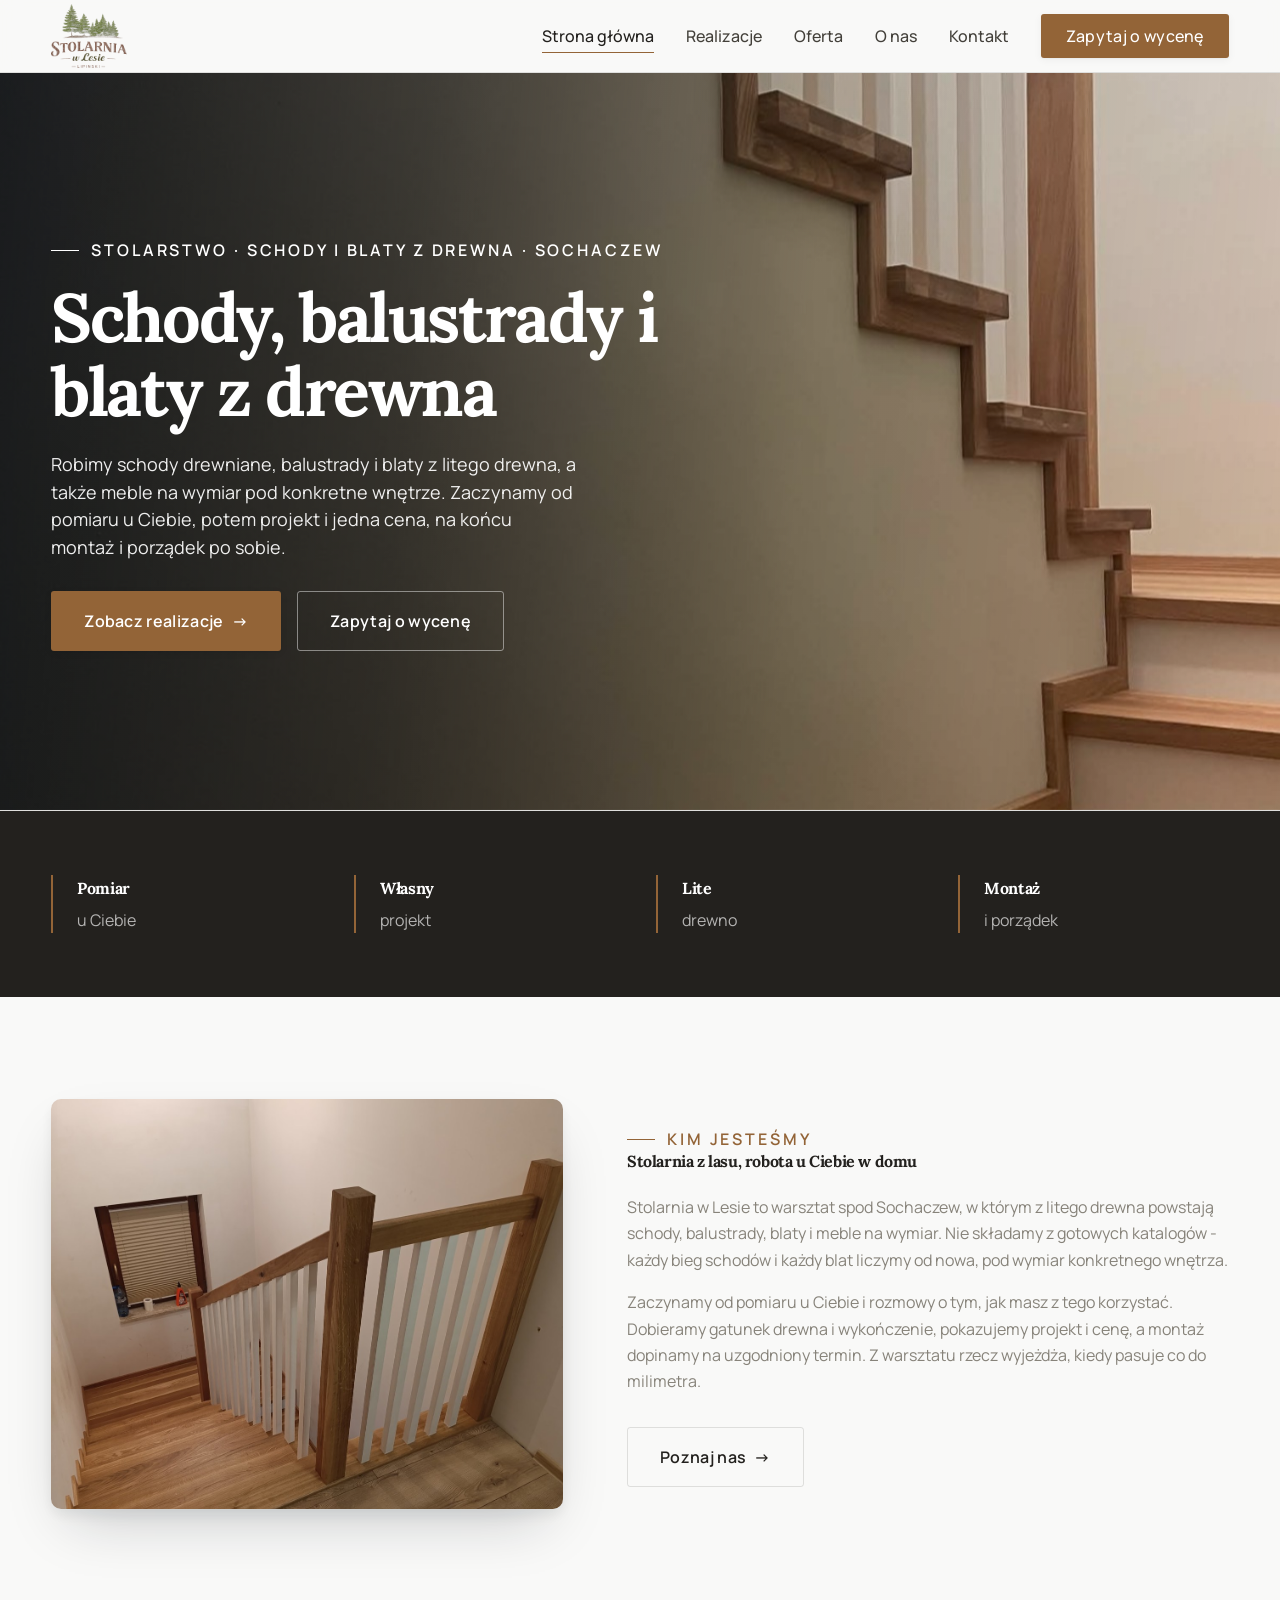
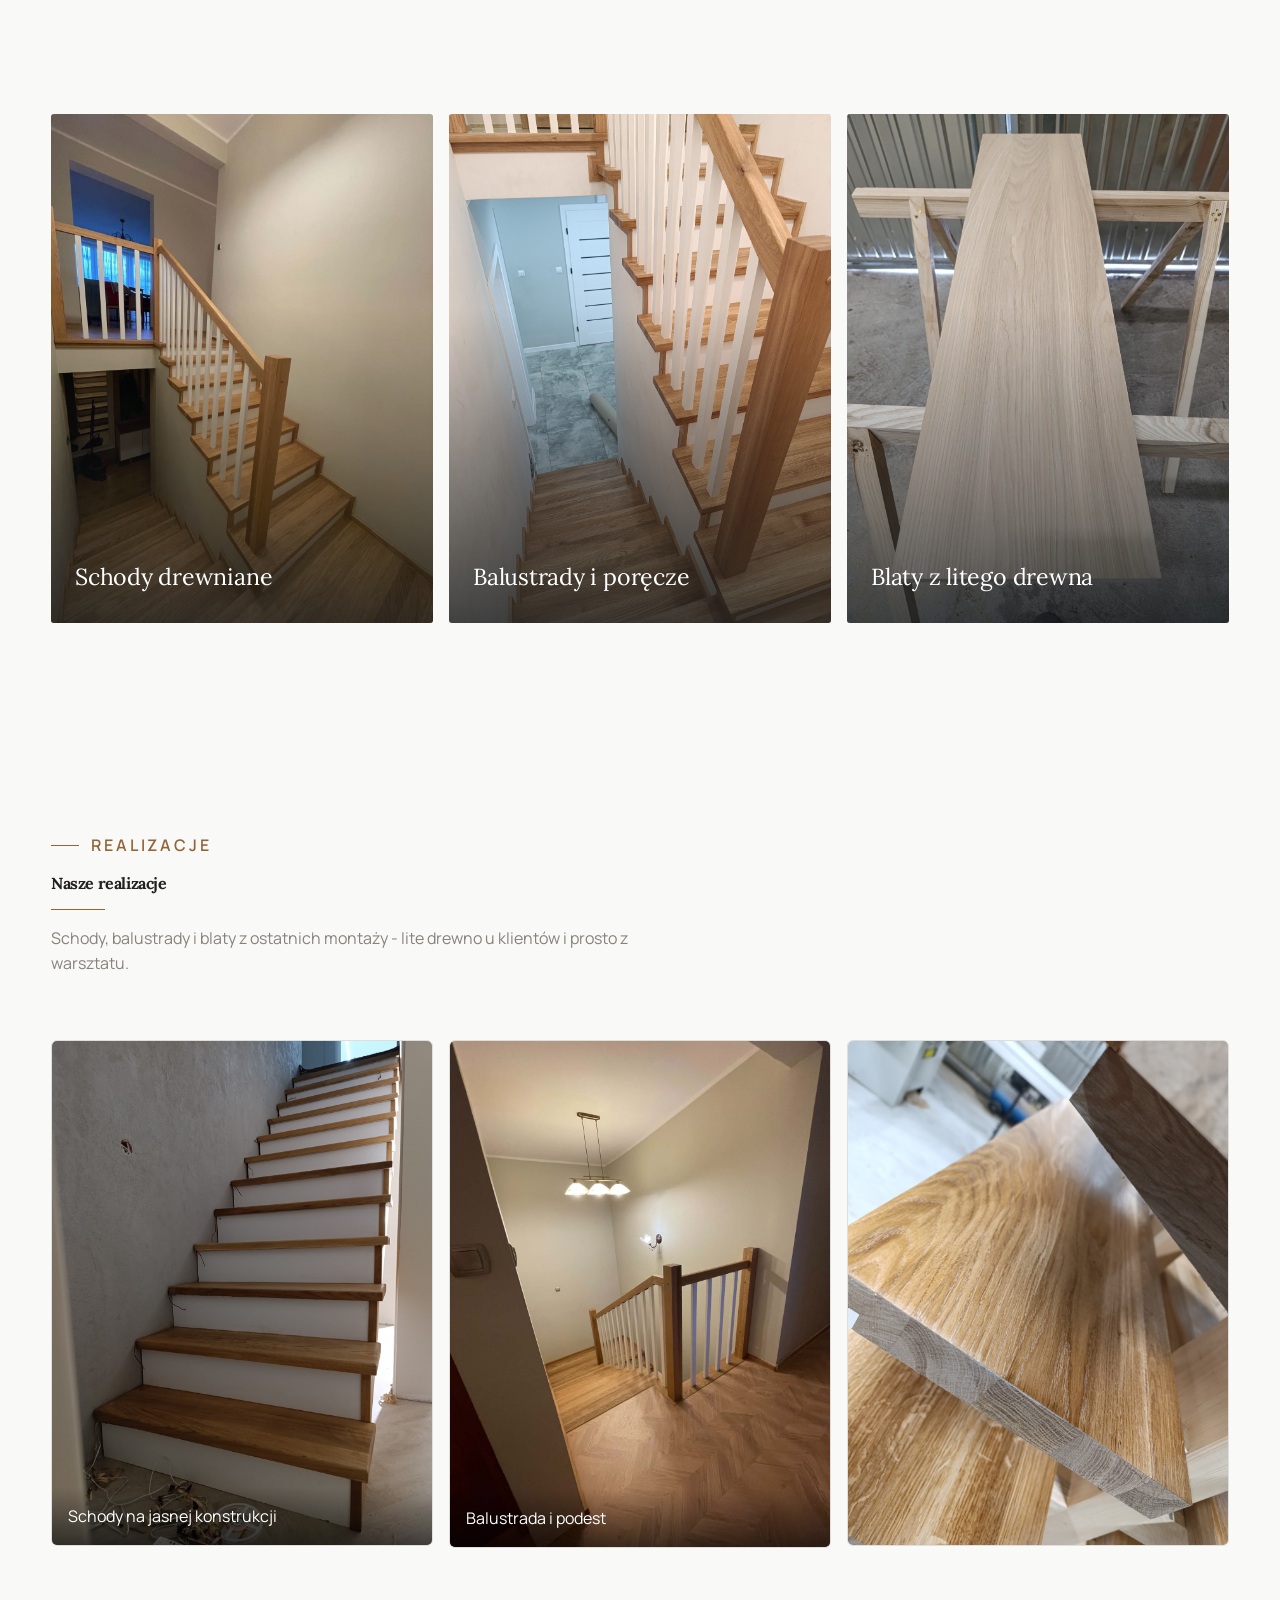
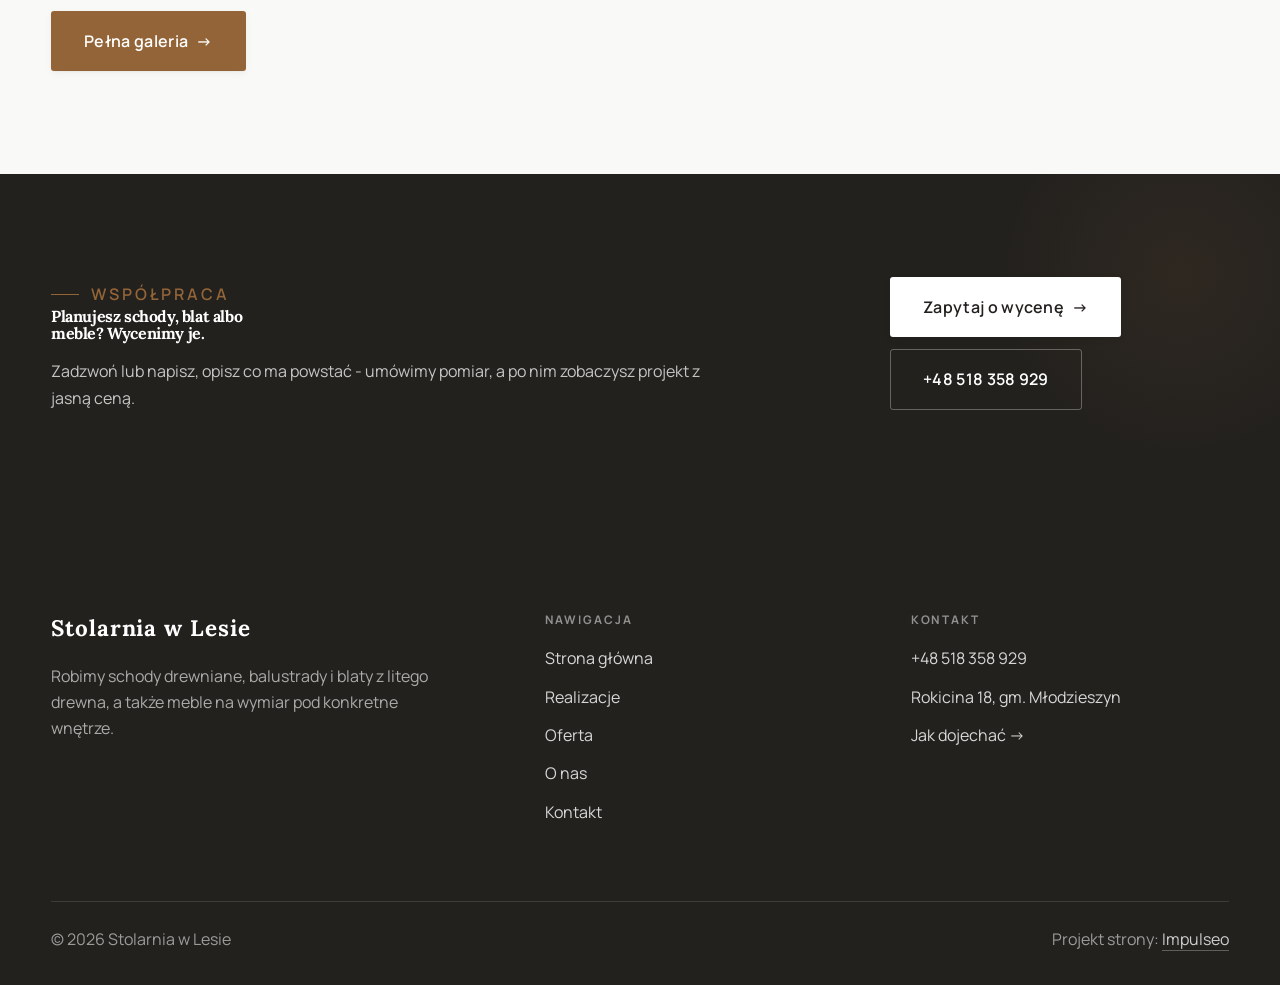
==== commit 9b93a7e0: "Stopka: podpis Impulseo z linkiem + poprawka znikajacego napisu w naglowku" ====
--- a/index.html
+++ b/index.html
@@ -123,7 +123,7 @@
     </div>
     <div class="foot-bot">
       <span>© 2026 Stolarnia w Lesie</span>
-      <span>Projekt strony: Krzysztof Brzeziński</span>
+      <span>Projekt strony: <a class="foot-credit" href="https://impulseo.pl" target="_blank" rel="noopener">Impulseo</a></span>
     </div>
   </div>
 </footer>
--- a/assets/styles.css
+++ b/assets/styles.css
@@ -1,7 +1,7 @@
 /* ============================================================
    STOLBASZ — premium, architektoniczny B2B fit-out
    Jasna paleta, zero brązu. System wg premium-web-craft.
-   Projekt strony: Krzysztof Brzeziński
+   Projekt strony: Impulseo (impulseo.pl)
    ============================================================ */
 
 :root{
@@ -409,3 +409,64 @@
 
 /* === auto-paleta ze zdjęć klienta (dopasowanie do estetyki socials) === */
 :root{--accent:#936437;--accent-d:#714B25;--accent-soft:rgba(147,100,55,0.10);--paper:#F9F9F8;--paper-2:#EFEEED;--paper-3:#E8E7E5;}
+
+/* === HERO-FIT (29.07.2026) — hero DOPASOWUJE SIĘ do wysokości okna =========================
+   Zgłoszenie K. 29.07: na jego laptopie przyciski CTA w hero były ucięte dolną krawędzią
+   (Modern House). Pomiar headless (1512x879 → realny widok 792 px): dolna krawędź CTA
+   wypadała 123 px POD ekranem. Nawet przy maksymalnym oknie (982) było -20 px.
+
+   DLACZEGO POPRZEDNI FIX NIE DZIAŁAŁ: 27.07 dołożyliśmy @media(max-height:820px) — próg.
+   Widok K. ma ~792-895 px, czyli TUŻ NAD progiem → reguła w ogóle się nie włączała.
+   Progi są kruche: każdy inny laptop/dok/pasek zakładek przesuwa granicę.
+
+   ROZWIĄZANIE: zero progów. Każdy rozmiar, który decyduje o wysokości hero (typografia,
+   odstępy, padding), dostaje `min(dotychczasowa-wartość, X svh)` — czyli na wysokim ekranie
+   nic się nie zmienia, a im niższe okno, tym płynniej mniejsze. Treści NIE ucinamy.
+
+   Doklejane na SAM KONIEC styles.css (po motion) → wygrywa kaskadę, nie rusza reguł w miejscu.
+   Weryfikacja: tools-retrofit/measure_fold.py (mierzy zapas pod CTA dla 720/800/879/982). */
+
+/* ---------- HERO KINOWY (strona główna, rodziny „editorial") ---------- */
+.hero-cine .wrap{padding-block:min(var(--space-8),4svh)}
+.hero-cine .eyebrow{margin-bottom:min(var(--space-5),2svh)}
+.hero-cine h1{font-size:min(clamp(2.9rem,2rem + 4.4vw,5.2rem),7.6svh);
+  margin-bottom:min(var(--space-5),2.4svh)}
+.hero-cine .lead{font-size:min(1.125rem,2.3svh);line-height:1.55;
+  margin-bottom:min(var(--space-7),3.2svh)}
+
+/* ---------- HERO FACHOWCY — wariant A (pełny ekran) ---------- */
+.hf-panel{padding-top:min(clamp(6.5rem,13vh,9rem),11svh);
+  padding-bottom:min(clamp(2.6rem,6vh,3.6rem),4svh)}
+.hf-title{font-size:min(clamp(2.3rem,1.6rem + 3.2vw,4.3rem),7svh);
+  margin-top:min(var(--space-4),1.8svh);margin-bottom:min(var(--space-4),1.8svh)}
+.hf-lead{font-size:min(1.18rem,2.3svh);line-height:1.5}
+.hf-phone{margin-top:min(var(--space-6),2.8svh);margin-bottom:min(var(--space-5),2.2svh)}
+.hf-phone-num{font-size:min(clamp(2rem,1.5rem + 2.4vw,3.05rem),5.2svh)}
+.hf-trust{margin-top:min(var(--space-6),2.6svh);padding-top:min(var(--space-4),1.6svh)}
+
+/* Telefon: tam liczy się czytelność, nie upychanie — skalowanie wysokością wyłączone,
+   bo przy 844 px wysokości ekranu svh-limity zaczęłyby zmniejszać tekst bez potrzeby. */
+@media(max-width:680px){
+  .hero-cine h1{font-size:clamp(1.9rem,1.15rem + 4.4vw,2.7rem)}
+  .hero-cine .lead{font-size:.98rem}
+  .hf-title{font-size:clamp(2.1rem,1.6rem + 3.2vw,3rem)}
+  .hf-lead{font-size:1rem}
+  .hf-phone-num{font-size:clamp(1.9rem,1.5rem + 2.4vw,2.5rem)}
+}
+/* === /HERO-FIT === */
+
+
+/* ====== IMPULSEO-FIX-20260731 ======================================================
+   1) PODPIS w stopce jest teraz linkiem do impulseo.pl - ma być widocznie klikalny.
+   2) ŻYWY NAGŁÓWEK: warstwa przenikających kadrów (.mt-hero-layer) miała z-index:1, więc
+      lądowała NAD przyciemnieniem hero, a w rodzinie „fachowcy" nawet nad panelem z tekstem
+      (.hf-panel nie miał własnego z-index). Efekt: przy zmianie zdjęcia napis znikał i wracał.
+      Teraz warstwa idzie tam, gdzie zdjęcie tła (z-index:-2), a treść nagłówka dostaje twardy
+      z-index:3. Zmieniają się WYŁĄCZNIE zdjęcia w tle - napis stoi nieruchomo.
+      (hero-cine celowo pominięte: tam img ma z-index:0 i układ był poprawny.) */
+.foot-bot a.foot-credit{color:rgba(255,255,255,.78);text-decoration:none;border-bottom:1px solid rgba(255,255,255,.28)}
+.foot-bot a.foot-credit:hover{color:#fff;border-bottom-color:#fff}
+.hero-fach > img.mt-hero-layer,.hero-gastro > img.mt-hero-layer,.hero-auto > img.mt-hero-layer,
+.hero-dom > img.mt-hero-layer,.hero-studio > img.mt-hero-layer{z-index:-2}
+.hf-panel,.hf-inner,.hd-panel,.hk-panel,.ha-inner,.hs-inner,.hg-inner{position:relative;z-index:3}
+/* ====== koniec IMPULSEO-FIX-20260731 ====== */
